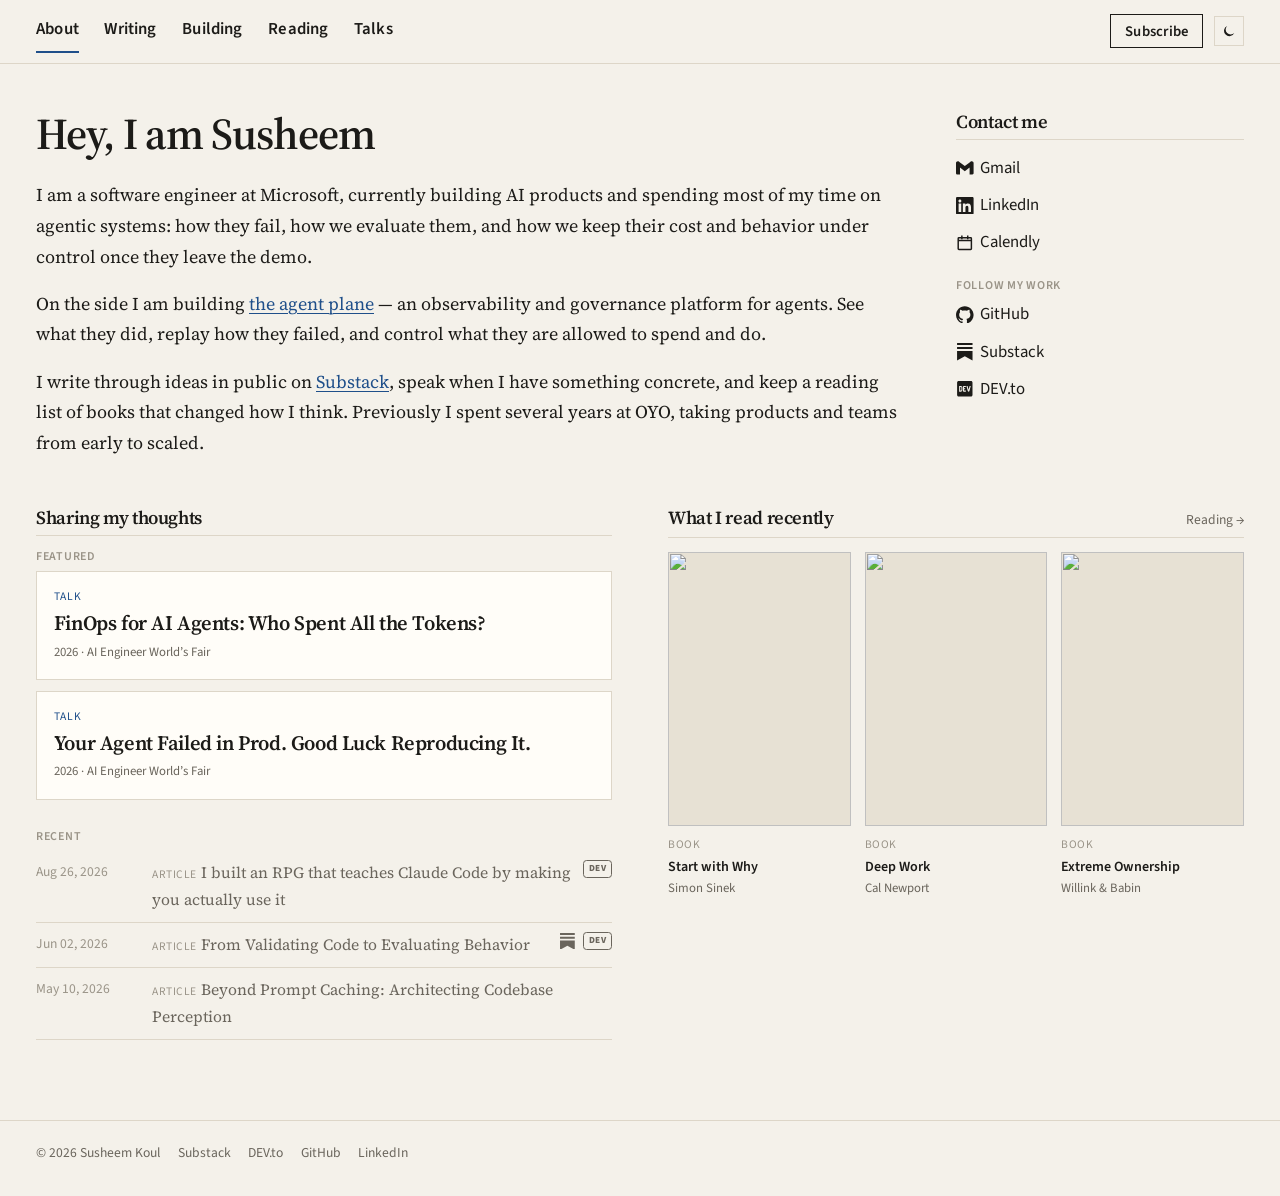
==== index.html @ aa44fc97 "Move claude-quest to Projects and surface the launch article on home Co-Authored-By: Claude Sonnet 5" ====
<!DOCTYPE html>
<html lang="en">
<head>
  <meta charset="utf-8">
  <meta name="viewport" content="width=device-width, initial-scale=1">
  <title>Susheem Koul</title>
  <script>
    (function () {
      try {
        var t = localStorage.getItem("theme");
        if (t !== "dark" && t !== "light") t = "light";
        document.documentElement.setAttribute("data-theme", t);
      } catch (e) {
        document.documentElement.setAttribute("data-theme", "light");
      }
    })();
  </script>
  <link rel="preconnect" href="https://fonts.googleapis.com">
  <link rel="preconnect" href="https://fonts.gstatic.com" crossorigin>
  <link href="https://fonts.googleapis.com/css2?family=Source+Sans+3:ital,wght@0,400;0,600;1,400&family=Source+Serif+4:ital,opsz,wght@0,8..60,400;0,8..60,600;1,8..60,400;1,8..60,600&display=swap" rel="stylesheet">
  <link rel="stylesheet" href="assets/css/site.css">
  <link rel="icon" href="assets/img/favicon.svg" type="image/svg+xml">
  <link rel="apple-touch-icon" href="assets/img/favicon.svg">
</head>
<body>
  <a class="skip" href="#main">Skip to content</a>
  <header class="site-header">
    <nav class="nav" aria-label="Primary">
      <a href="index.html" aria-current="page">About</a>
      <a href="writing.html">Writing</a>
      <a href="building.html">Building</a>
      <a href="reading.html">Reading</a>
      <a href="talks.html">Talks</a>
    </nav>
    <div class="header-actions">
      <a class="subscribe" href="https://susheemk.substack.com/">Subscribe</a>
      <button class="theme-toggle" type="button" aria-label="Toggle theme">
        <svg class="icon-moon" viewBox="0 0 24 24" aria-hidden="true"><path d="M21 14.3A8.5 8.5 0 1 1 9.7 3 7 7 0 0 0 21 14.3z"/></svg>
        <svg class="icon-sun" viewBox="0 0 24 24" aria-hidden="true"><circle cx="12" cy="12" r="4"/><path d="M12 3v2M12 19v2M4.2 4.2l1.4 1.4M18.4 18.4l1.4 1.4M3 12h2M19 12h2M4.2 19.8l1.4-1.4M18.4 5.6l1.4-1.4"/></svg>
      </button>
    </div>
  </header>

  <main id="main" class="wrap">
    <div class="home-top">
    <div class="home-intro">
      <h1>Hey, I am Susheem</h1>

      <div class="prose">
        <p>I am a software engineer at Microsoft, currently building AI products and spending most of my time on agentic systems: how they fail, how we evaluate them, and how we keep their cost and behavior under control once they leave the demo.</p>
        <p>On the side I am building <a href="https://github.com/theagentplane">the agent plane</a> — an observability and governance platform for agents. See what they did, replay how they failed, and control what they are allowed to spend and do.</p>
        <p>I write through ideas in public on <a href="https://susheemk.substack.com/">Substack</a>, speak when I have something concrete, and keep a reading list of books that changed how I think. Previously I spent several years at OYO, taking products and teams from early to scaled.</p>
      </div>
    </div>

    <section class="home-contact" aria-labelledby="contact-h">
      <div class="section-head">
        <h2 id="contact-h">Contact me</h2>
      </div>
      <p class="contact-links">
        <a href="mailto:susheemkoul97@gmail.com">
          <svg viewBox="0 0 24 24" aria-hidden="true"><path d="M24 5.457v13.909c0 .904-.732 1.636-1.636 1.636h-3.819V11.73L12 16.64l-6.545-4.91v9.273H1.636A1.636 1.636 0 0 1 0 19.366V5.457c0-2.023 2.309-3.178 3.927-1.964L5.455 4.64 12 9.548l6.545-4.91 1.528-1.145C21.69 2.28 24 3.434 24 5.457z"/></svg>
          Gmail
        </a>
        <a href="https://linkedin.com/in/susheemkoul">
          <svg viewBox="0 0 24 24" aria-hidden="true"><path d="M20.447 20.452h-3.554v-5.569c0-1.328-.027-3.037-1.852-3.037-1.853 0-2.136 1.445-2.136 2.939v5.667H9.351V9h3.414v1.561h.046c.477-.9 1.637-1.85 3.37-1.85 3.601 0 4.267 2.37 4.267 5.455v6.286zM5.337 7.433c-1.144 0-2.063-.926-2.063-2.065 0-1.138.92-2.063 2.063-2.063 1.14 0 2.064.925 2.064 2.063 0 1.139-.925 2.065-2.064 2.065zm1.782 13.019H3.555V9h3.564v11.452zM22.225 0H1.771C.792 0 0 .774 0 1.729v20.542C0 23.227.792 24 1.771 24h20.451C23.2 24 24 23.227 24 22.271V1.729C24 .774 23.2 0 22.222 0h.003z"/></svg>
          LinkedIn
        </a>
        <a href="https://calendly.com/susheemkoul97/connect">
          <svg viewBox="0 0 24 24" aria-hidden="true"><path d="M7 2h2v2h6V2h2v2h3a2 2 0 0 1 2 2v14a2 2 0 0 1-2 2H4a2 2 0 0 1-2-2V6a2 2 0 0 1 2-2h3V2zm13 8H4v10h16V10zM7 6H4v2h16V6h-3v1h-2V6H9v1H7V6z"/></svg>
          Calendly
        </a>
      </p>
      <h3 class="subhead">Follow my work</h3>
      <p class="contact-links">
        <a href="https://github.com/susheem-k">
          <svg viewBox="0 0 24 24" aria-hidden="true"><path d="M12 .297c-6.63 0-12 5.373-12 12 0 5.303 3.438 9.8 8.205 11.385.6.113.82-.258.82-.577 0-.285-.01-1.04-.015-2.04-3.338.724-4.042-1.61-4.042-1.61C4.422 18.07 3.633 17.7 3.633 17.7c-1.087-.744.084-.729.084-.729 1.205.084 1.838 1.236 1.838 1.236 1.07 1.835 2.809 1.305 3.495.998.108-.776.417-1.305.76-1.605-2.665-.3-5.466-1.332-5.466-5.93 0-1.31.465-2.38 1.235-3.22-.135-.303-.54-1.523.105-3.176 0 0 1.005-.322 3.3 1.23.96-.267 1.98-.399 3-.405 1.02.006 2.04.138 3 .405 2.28-1.552 3.285-1.23 3.285-1.23.645 1.653.24 2.873.12 3.176.765.84 1.23 1.91 1.23 3.22 0 4.61-2.805 5.625-5.475 5.92.42.36.81 1.096.81 2.22 0 1.606-.015 2.896-.015 3.286 0 .315.21.69.825.57C20.565 22.092 24 17.592 24 12.297c0-6.627-5.373-12-12-12"/></svg>
          GitHub
        </a>
        <a href="https://susheemk.substack.com/">
          <svg viewBox="0 0 24 24" aria-hidden="true"><path d="M22.539 8.242H1.46V5.406h21.08v2.836zM1.46 10.812V24L12 18.11 22.54 24V10.812H1.46zM22.54 0H1.46v2.836h21.08V0z"/></svg>
          Substack
        </a>
        <a href="https://dev.to/susheem-k">
          <svg viewBox="0 0 448 512" aria-hidden="true"><path fill-rule="evenodd" d="M404.1 32H43.9C19.7 32 .06 51.59 0 75.8v360.4C.06 460.41 19.7 480 43.9 480h360.2c24.21 0 43.84-19.59 43.9-43.8V75.8c-.06-24.21-19.7-43.8-43.9-43.8zM154.2 291.19c0 18.81-11.61 47.31-48.36 47.25h-46.4V172.98h47.38c35.44 0 47.36 28.46 47.37 47.28l.01 70.93zM120.12 208.29c-3.88-2.9-7.77-4.35-11.65-4.35H91.03v104.47h17.45c3.88 0 7.77-1.45 11.65-4.35 3.88-2.9 5.82-7.25 5.82-13.06v-69.65c-.01-5.8-1.96-10.16-5.83-13.06zM254.88 202.53H201.6v38.42h32.57v29.57H201.6v38.41h53.29v29.57h-62.18c-11.16.29-20.44-8.53-20.72-19.69V193.7c-.27-11.15 8.56-20.41 19.71-20.69h63.19l-.01 29.52zM358.52 317.82c-13.2 30.75-36.85 24.63-47.44 0l-38.53-144.8h32.57l29.71 113.72 29.57-113.72h32.58l-38.46 144.8z"/></svg>
          DEV.to
        </a>
      </p>
    </section>
    </div>

    <div class="home-cols">
      <section class="section" aria-labelledby="thoughts-h">
        <div class="section-head">
          <h2 id="thoughts-h">Sharing my thoughts</h2>
        </div>
        <h3 class="subhead">Featured</h3>
        <div class="thought-stars">
          <article>
            <p class="kind">Talk</p>
            <h3><a href="https://www.youtube.com/watch?v=GJX19pNhmSw">FinOps for AI Agents: Who Spent All the Tokens?</a></h3>
            <p class="where">2026 · AI Engineer World’s Fair</p>
          </article>
          <article>
            <p class="kind">Talk</p>
            <h3><a href="https://www.youtube.com/watch?v=Lc8zRh9muoY">Your Agent Failed in Prod. Good Luck Reproducing It.</a></h3>
            <p class="where">2026 · AI Engineer World’s Fair</p>
          </article>
        </div>
        <h3 class="subhead">Recent</h3>
        <ul class="feed thought-recent">
          <li>
            <time datetime="2026-08-26">Aug 26, 2026</time>
            <span class="feed-main">
              <span class="kind">Article</span>
              <a class="feed-title" href="https://dev.to/susheem-k/i-built-an-rpg-that-teaches-claude-code-by-making-you-actually-use-it-mlg">I built an RPG that teaches Claude Code by making you actually use it</a>
            </span>
            <span class="sources">
              <a class="source source-dev" href="https://dev.to/susheem-k/i-built-an-rpg-that-teaches-claude-code-by-making-you-actually-use-it-mlg" title="DEV.to" aria-label="Read on DEV.to">DEV</a>
            </span>
          </li>
          <li>
            <time datetime="2026-06-02">Jun 02, 2026</time>
            <span class="feed-main">
              <span class="kind">Article</span>
              <a class="feed-title" href="https://susheemk.substack.com/p/from-validating-code-to-evaluating">From Validating Code to Evaluating Behavior</a>
            </span>
            <span class="sources">
              <a class="source" href="https://susheemk.substack.com/p/from-validating-code-to-evaluating" title="Substack" aria-label="Read on Substack"><svg viewBox="0 0 24 24" aria-hidden="true"><path d="M22.539 8.242H1.46V5.406h21.08v2.836zM1.46 10.812V24L12 18.11 22.54 24V10.812H1.46zM22.54 0H1.46v2.836h21.08V0z"/></svg></a>
              <a class="source source-dev" href="https://dev.to/susheem-k/from-validating-code-to-evaluating-behavior-rethinking-testing-for-ai-agents-315g" title="DEV.to" aria-label="Read on DEV.to">DEV</a>
            </span>
          </li>
          <li>
            <time datetime="2026-05-10">May 10, 2026</time>
            <span class="feed-main">
              <span class="kind">Article</span>
              <a href="https://susheemk.substack.com/p/beyond-prompt-caching-architecting">Beyond Prompt Caching: Architecting Codebase Perception</a>
            </span>
          </li>
        </ul>
      </section>

      <section class="section" aria-labelledby="reading-h">
        <div class="section-head">
          <h2 id="reading-h">What I read recently</h2>
          <a href="reading.html">Reading →</a>
        </div>
        <div class="now-read">
          <a class="book" href="reading.html">
            <div class="cover"><img data-cover src="https://covers.openlibrary.org/b/id/6395237-L.jpg" alt=""></div>
            <p class="kind">Book</p>
            <div class="title">Start with Why</div>
            <div class="author">Simon Sinek</div>
          </a>
          <a class="book" href="reading.html">
            <div class="cover"><img data-cover src="https://covers.openlibrary.org/b/id/7988607-L.jpg" alt=""></div>
            <p class="kind">Book</p>
            <div class="title">Deep Work</div>
            <div class="author">Cal Newport</div>
          </a>
          <a class="book" href="reading.html">
            <div class="cover"><img data-cover src="https://covers.openlibrary.org/b/id/12835042-L.jpg" alt=""></div>
            <p class="kind">Book</p>
            <div class="title">Extreme Ownership</div>
            <div class="author">Willink &amp; Babin</div>
          </a>
        </div>
      </section>
    </div>
  </main>

  <footer>
    <span>© 2026 Susheem Koul</span>
    <a href="https://susheemk.substack.com/">Substack</a>
    <a href="https://dev.to/susheem-k">DEV.to</a>
    <a href="https://github.com/susheem-k">GitHub</a>
    <a href="https://linkedin.com/in/susheemkoul">LinkedIn</a>
  </footer>
  <script src="assets/js/site.js"></script>
</body>
</html>
---- assets/css/site.css ----
:root {
  --font-serif: "Source Serif 4", "Iowan Old Style", "Palatino Linotype", Palatino, serif;
  --font-sans: "Source Sans 3", "Segoe UI", system-ui, sans-serif;
  --page: 90rem;
  --gutter: 2.25rem;
  --header-h: 3.6rem;
}

:root,
[data-theme="light"] {
  --bg: #f4f1ea;
  --bg-raised: #fffdf8;
  --text: #1c1b18;
  --muted: #6a655c;
  --faint: #9a9488;
  --stroke: #ddd6c8;
  --accent: #1f4f8a;
  --accent-hover: #163a68;
  --link: #1f4f8a;
  --chip: #ebe6dc;
  --cover-bg: #e7e1d4;
}

[data-theme="dark"] {
  --bg: #141413;
  --bg-raised: #1c1c1a;
  --text: #ece7dc;
  --muted: #9c968a;
  --faint: #6f6a61;
  --stroke: #2c2b28;
  --accent: #8bb6e3;
  --accent-hover: #b3d0ef;
  --link: #8bb6e3;
  --chip: #242320;
  --cover-bg: #242320;
}

* { box-sizing: border-box; }

html {
  color-scheme: light dark;
}

body {
  margin: 0;
  min-height: 100vh;
  background: var(--bg);
  color: var(--text);
  font-family: var(--font-serif);
  font-size: 1.125rem;
  line-height: 1.7;
  font-optical-sizing: auto;
}

img { max-width: 100%; display: block; }

a {
  color: var(--link);
  text-decoration-thickness: 1px;
  text-underline-offset: 0.18em;
}

a:hover { color: var(--accent-hover); }

.skip {
  position: absolute;
  left: -999px;
}

.skip:focus {
  left: 1rem;
  top: 1rem;
  background: var(--bg-raised);
  padding: 0.4rem 0.7rem;
  z-index: 10;
}

/* Header */

.site-header {
  position: sticky;
  top: 0;
  z-index: 5;
  display: flex;
  align-items: center;
  gap: 1.25rem;
  min-height: var(--header-h);
  padding: 0.6rem max(var(--gutter), calc((100% - var(--page)) / 2));
  background: var(--bg);
  border-bottom: 1px solid var(--stroke);
  font-family: var(--font-sans);
}

.nav {
  display: flex;
  flex-wrap: wrap;
  align-items: center;
  gap: 0.15rem 1.6rem;
  flex: 1;
}

.nav a {
  color: var(--text);
  text-decoration: none;
  font-size: 1.05rem;
  font-weight: 600;
  letter-spacing: 0.01em;
  padding: 0.35rem 0 0.45rem;
  border-bottom: 2px solid transparent;
}

.nav a:hover {
  color: var(--accent);
}

.nav a[aria-current="page"] {
  color: var(--text);
  border-bottom-color: var(--accent);
}

.subnav {
  display: flex;
  flex-wrap: wrap;
  gap: 0.2rem 1.4rem;
  margin: 0 0 1.6rem;
  border-bottom: 1px solid var(--stroke);
  font-family: var(--font-sans);
}

.subnav a {
  color: var(--muted);
  text-decoration: none;
  font-size: 0.95rem;
  font-weight: 600;
  padding: 0.2rem 0 0.55rem;
  margin-bottom: -1px;
  border-bottom: 2px solid transparent;
}

.subnav a:hover { color: var(--text); }

.subnav a[aria-current="page"] {
  color: var(--text);
  border-bottom-color: var(--accent);
}

.header-actions {
  display: flex;
  align-items: center;
  gap: 0.65rem;
  margin-left: auto;
}

.subscribe {
  display: inline-flex;
  align-items: center;
  height: 2.1rem;
  padding: 0 0.85rem;
  border: 1px solid var(--text);
  color: var(--text);
  text-decoration: none;
  font-size: 0.92rem;
  font-weight: 600;
  letter-spacing: 0.02em;
}

.subscribe:hover {
  background: var(--text);
  color: var(--bg);
}

.theme-toggle {
  width: 1.9rem;
  height: 1.9rem;
  padding: 0;
  border: 1px solid var(--stroke);
  background: transparent;
  color: var(--text);
  cursor: pointer;
  display: grid;
  place-items: center;
}

.theme-toggle svg {
  width: 0.95rem;
  height: 0.95rem;
  fill: none;
  stroke: currentColor;
  stroke-width: 1.6;
}

.theme-toggle .icon-moon {
  fill: currentColor;
  stroke: none;
}

[data-theme="light"] .icon-sun { display: none; }
[data-theme="dark"] .icon-moon { display: none; }

.visually-hidden {
  position: absolute;
  width: 1px;
  height: 1px;
  padding: 0;
  margin: -1px;
  overflow: hidden;
  clip: rect(0, 0, 0, 0);
  white-space: nowrap;
  border: 0;
}

/* Layout */

.wrap {
  width: min(var(--page), calc(100% - 2 * var(--gutter)));
  margin: 0 auto;
  padding: 2.75rem 0 5rem;
}

.wrap:has(.subnav) {
  padding-top: 0.35rem;
}

.wrap.wide {
  width: min(var(--page), calc(100% - 2 * var(--gutter)));
}

.home-top {
  display: grid;
  grid-template-columns: minmax(0, 1fr) minmax(13rem, 18rem);
  gap: 3.5rem;
  align-items: start;
}

.home-intro {
  min-width: 0;
}

.home-contact {
  min-width: 0;
  margin-top: 0.2rem;
}

.home-contact .subhead {
  margin-top: 1.35rem;
}

.contact-links {
  display: flex;
  flex-direction: column;
  align-items: flex-start;
  gap: 0.55rem;
  margin: 0;
  font-family: var(--font-sans);
  font-size: 1.05rem;
}

.contact-links a {
  display: inline-flex;
  align-items: center;
  gap: 0.4rem;
  color: var(--text);
  text-decoration: none;
}

.contact-links a:hover {
  color: var(--accent);
}

.contact-links svg {
  width: 1.1rem;
  height: 1.1rem;
  fill: currentColor;
  flex-shrink: 0;
}

.home-cols {
  display: grid;
  grid-template-columns: minmax(0, 1fr) minmax(0, 1fr);
  gap: 3.5rem;
  margin-top: 3rem;
}

.home-cols .section {
  margin-top: 0;
}

.home-cols .now-read {
  grid-template-columns: repeat(3, minmax(0, 1fr));
  gap: 1rem 0.85rem;
}

h1, h2, h3 {
  font-weight: 600;
  letter-spacing: -0.02em;
  line-height: 1.2;
}

h1 {
  font-size: clamp(2rem, 4vw, 2.75rem);
  margin: 0 0 1.25rem;
}

.prose p { margin: 0 0 1.05rem; }
.prose p:last-child { margin-bottom: 0; }

.section {
  margin-top: 2.75rem;
}

.section-head {
  display: flex;
  align-items: baseline;
  justify-content: space-between;
  gap: 1rem;
  margin-bottom: 0.85rem;
  border-bottom: 1px solid var(--stroke);
  padding-bottom: 0.4rem;
}

.section-head h2 {
  font-size: 1.15rem;
  margin: 0;
}

.section-head a {
  font-family: var(--font-sans);
  font-size: 0.85rem;
  color: var(--muted);
  text-decoration: none;
}

.subhead {
  font-family: var(--font-sans);
  font-size: 0.75rem;
  font-weight: 600;
  letter-spacing: 0.06em;
  text-transform: uppercase;
  color: var(--faint);
  margin: 1.15rem 0 0.45rem;
}

.section-head + .subhead {
  margin-top: 0.35rem;
}

.thought-stars {
  display: flex;
  flex-direction: column;
  gap: 0.65rem;
  margin: 0 0 1.85rem;
}

.thought-stars article {
  padding: 0.95rem 1.05rem 1rem;
  background: var(--bg-raised);
  border: 1px solid var(--stroke);
}

.thought-stars h3 {
  margin: 0;
  font-size: 1.28rem;
  line-height: 1.3;
}

.thought-stars h3 a {
  color: var(--text);
  text-decoration: none;
}

.thought-stars h3 a:hover { color: var(--accent); }

.thought-stars .where {
  margin: 0.3rem 0 0;
  font-family: var(--font-sans);
  font-size: 0.8rem;
  color: var(--muted);
}

.thought-stars .kind {
  color: var(--accent);
}

.thought-recent {
  font-size: 0.98rem;
}

.thought-recent li {
  padding: 0.4rem 0;
}

.thought-recent .feed-title,
.thought-recent .feed-main a {
  color: var(--muted);
}

.thought-recent .feed-main a:hover {
  color: var(--accent);
}

.lede {
  color: var(--muted);
  margin: 0 0 1.25rem;
  font-size: 1.05rem;
}

.empty {
  margin: 2rem 0 0;
  padding: 2.75rem 1.5rem;
  border: 1px solid var(--stroke);
  color: var(--muted);
  text-align: center;
  font-size: 1.05rem;
}

/* Lists */

.feed {
  list-style: none;
  margin: 0;
  padding: 0;
}

.feed li {
  display: grid;
  grid-template-columns: 6.5rem minmax(0, 1fr) auto;
  align-items: start;
  gap: 0.75rem;
  padding: 0.55rem 0;
  border-bottom: 1px solid var(--stroke);
}

.feed time,
.feed .meta {
  font-family: var(--font-sans);
  font-size: 0.85rem;
  color: var(--faint);
}

.feed li > a { color: var(--text); text-decoration: none; }
.feed li > a:hover { color: var(--accent); }

.feed-main {
  min-width: 0;
}

.feed-main a {
  color: var(--text);
  text-decoration: none;
}

.feed-main a:hover { color: var(--accent); }

.feed-title {
  min-width: 0;
}

.sources {
  display: flex;
  align-items: center;
  gap: 0.4rem;
}

.source {
  display: inline-flex;
  align-items: center;
  justify-content: center;
  color: var(--muted);
  text-decoration: none;
  width: 1.15rem;
  height: 1.15rem;
}

.source:hover { color: var(--accent); }

.source svg {
  width: 1.05rem;
  height: 1.05rem;
  display: block;
  fill: currentColor;
}

.source-dev {
  width: auto;
  height: 1.15rem;
  padding: 0 0.3rem;
  border: 1.5px solid currentColor;
  border-radius: 0.22rem;
  font-family: var(--font-sans);
  font-size: 0.58rem;
  font-weight: 800;
  letter-spacing: 0.04em;
  line-height: 1;
}

/* Experiments */

.experiment {
  padding: 1.15rem 0;
  border-bottom: 1px solid var(--stroke);
}

.experiment.star {
  padding: 0.35rem 0 1.7rem;
}

.experiment.star h2 {
  margin: 0 0 0.45rem;
  font-size: 1.85rem;
  font-weight: 600;
  letter-spacing: -0.02em;
}

.experiment.star h2 a { color: var(--text); text-decoration: none; }
.experiment.star h2 a:hover { color: var(--accent); }

.experiment.star p {
  font-size: 1.08rem;
  max-width: 40rem;
}

.experiment h3 {
  margin: 0 0 0.25rem;
  font-size: 1.2rem;
}

.experiment h3 a { color: var(--text); text-decoration: none; }
.experiment h3 a:hover { color: var(--accent); }

.experiment .status {
  font-family: var(--font-sans);
  font-size: 0.75rem;
  color: var(--faint);
  letter-spacing: 0.04em;
  text-transform: uppercase;
  margin-bottom: 0.35rem;
}

.experiment p {
  margin: 0 0 0.5rem;
  color: var(--muted);
}

.experiment .more {
  font-family: var(--font-sans);
  font-size: 0.85rem;
}

/* Reading */

.now-read {
  display: grid;
  grid-template-columns: repeat(3, minmax(0, 1fr));
  gap: 1.5rem 1.25rem;
}

.kind {
  font-family: var(--font-sans);
  font-size: 0.72rem;
  letter-spacing: 0.05em;
  text-transform: uppercase;
  color: var(--faint);
  margin: 0 0 0.2rem;
}

.rec-grid,
.cover-grid {
  display: grid;
  gap: 1.5rem 1.25rem;
}

.rec-grid {
  grid-template-columns: repeat(5, minmax(0, 1fr));
  margin-bottom: 0.25rem;
}

.cover-grid {
  grid-template-columns: repeat(6, minmax(0, 1fr));
}

.book {
  color: inherit;
  text-decoration: none;
  min-width: 0;
}

.book:hover { color: inherit; }

.cover {
  aspect-ratio: 2 / 3;
  background: var(--cover-bg);
  overflow: hidden;
  margin-bottom: 0.55rem;
}

.cover img {
  width: 100%;
  height: 100%;
  object-fit: cover;
}

.cover.fallback {
  display: grid;
  place-items: center;
  padding: 0.75rem;
  text-align: center;
  font-family: var(--font-sans);
  font-size: 0.78rem;
  color: var(--muted);
}

.cover.fallback img { display: none; }

.book .title {
  font-family: var(--font-sans);
  font-size: 0.88rem;
  line-height: 1.3;
  font-weight: 600;
  color: var(--text);
}

.book .author {
  font-family: var(--font-sans);
  font-size: 0.8rem;
  color: var(--muted);
  margin-top: 0.15rem;
}

.book .why {
  font-size: 0.92rem;
  color: var(--muted);
  margin-top: 0.35rem;
  line-height: 1.45;
}

.paper-list {
  list-style: none;
  margin: 0;
  padding: 0;
}

.paper-list li {
  padding: 0.85rem 0;
  border-bottom: 1px solid var(--stroke);
}

.paper-list h3 {
  font-size: 1.02rem;
  margin: 0 0 0.2rem;
}

.paper-list p {
  margin: 0;
  color: var(--muted);
  font-size: 0.98rem;
}

.note-item {
  padding: 0.9rem 0;
  border-bottom: 1px solid var(--stroke);
}

.note-item .meta {
  font-family: var(--font-sans);
  font-size: 0.78rem;
  color: var(--faint);
  margin-bottom: 0.2rem;
}

.note-item h3 {
  font-size: 1.05rem;
  margin: 0 0 0.25rem;
  font-weight: 600;
}

.note-item p {
  margin: 0;
  color: var(--muted);
  font-size: 1rem;
}

.talk {
  padding: 1rem 0;
  border-bottom: 1px solid var(--stroke);
}

.talk h3 { margin: 0 0 0.2rem; font-size: 1.15rem; }
.talk .where {
  font-family: var(--font-sans);
  font-size: 0.85rem;
  color: var(--faint);
  margin-bottom: 0.35rem;
}
.talk p { margin: 0; color: var(--muted); }
.talk p + p { margin-top: 0.5rem; }
.talk .more {
  font-family: var(--font-sans);
  font-size: 0.85rem;
}

footer {
  border-top: 1px solid var(--stroke);
  padding: 1.25rem max(var(--gutter), calc((100% - var(--page)) / 2)) 2rem;
  font-family: var(--font-sans);
  font-size: 0.85rem;
  color: var(--muted);
  display: flex;
  flex-wrap: wrap;
  gap: 0.4rem 1.1rem;
}

footer a { color: var(--muted); text-decoration: none; }
footer a:hover { color: var(--text); }

@media (max-width: 1100px) {
  .cover-grid { grid-template-columns: repeat(4, minmax(0, 1fr)); }
}

@media (max-width: 900px) {
  .home-top,
  .home-cols { grid-template-columns: 1fr; gap: 2.25rem; }
  .contact-links {
    flex-direction: row;
    flex-wrap: wrap;
    gap: 0.45rem 1.25rem;
  }
  .rec-grid { grid-template-columns: repeat(3, minmax(0, 1fr)); }
  .cover-grid { grid-template-columns: repeat(3, minmax(0, 1fr)); }
}

@media (max-width: 720px) {
  .site-header {
    flex-wrap: wrap;
    padding: 0.7rem var(--gutter);
  }
  .nav { order: 3; flex-basis: 100%; }
  .wrap, .wrap.wide { width: calc(100% - 2 * var(--gutter)); padding-top: 2rem; }
  .wrap:has(.subnav) { padding-top: 0.25rem; }
  footer { padding-inline: var(--gutter); }
  .feed li {
    grid-template-columns: minmax(0, 1fr) auto;
    align-items: start;
  }
  .feed time { grid-column: 1; }
  .feed li > a,
  .feed-title { grid-column: 1; }
  .sources { grid-column: 2; grid-row: 1 / span 2; align-self: center; }
  .rec-grid, .cover-grid { grid-template-columns: repeat(2, minmax(0, 1fr)); }
}

@media (max-width: 420px) {
  .rec-grid, .cover-grid { grid-template-columns: 1fr 1fr; }
}
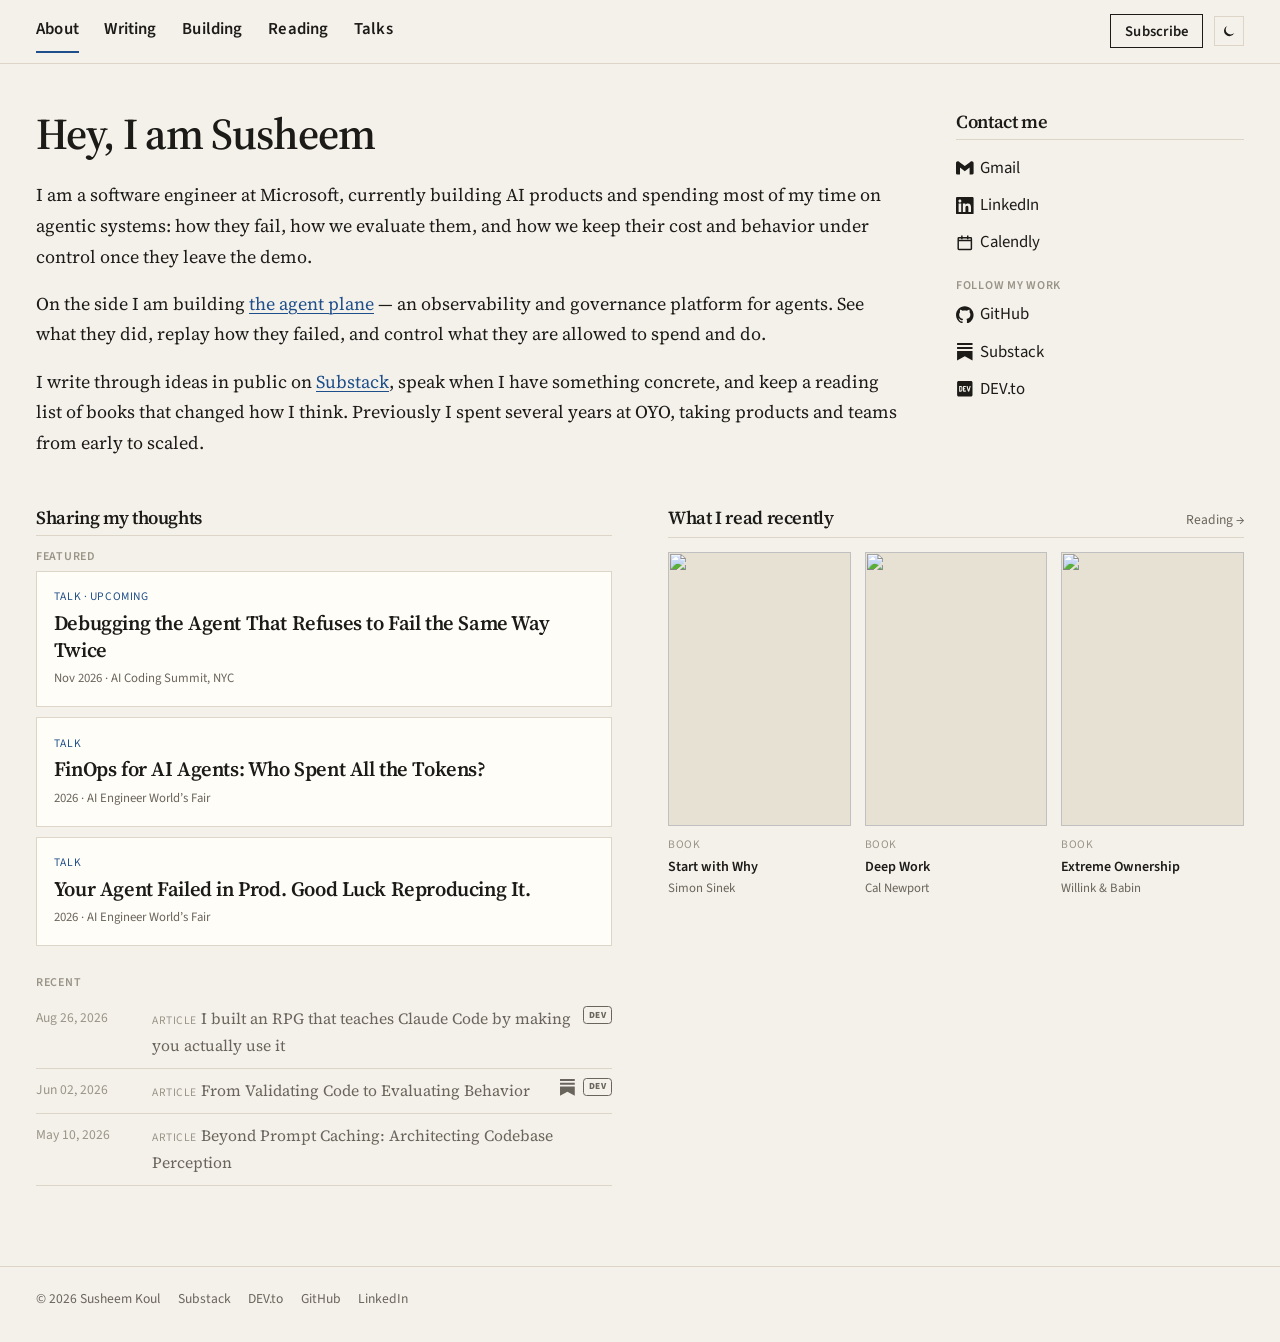
==== commit ea6a6798: "Feature the AI Coding Summit NYC talk as upcoming on home and Talks Co-Authored-By: Claude Sonnet 5 " ====
--- a/index.html
+++ b/index.html
@@ -97,6 +97,11 @@
         <h3 class="subhead">Featured</h3>
         <div class="thought-stars">
           <article>
+            <p class="kind">Talk · Upcoming</p>
+            <h3><a href="https://aicodingsummit.com/nyc/#person-susheem-koul">Debugging the Agent That Refuses to Fail the Same Way Twice</a></h3>
+            <p class="where">Nov 2026 · AI Coding Summit, NYC</p>
+          </article>
+          <article>
             <p class="kind">Talk</p>
             <h3><a href="https://www.youtube.com/watch?v=GJX19pNhmSw">FinOps for AI Agents: Who Spent All the Tokens?</a></h3>
             <p class="where">2026 · AI Engineer World’s Fair</p>
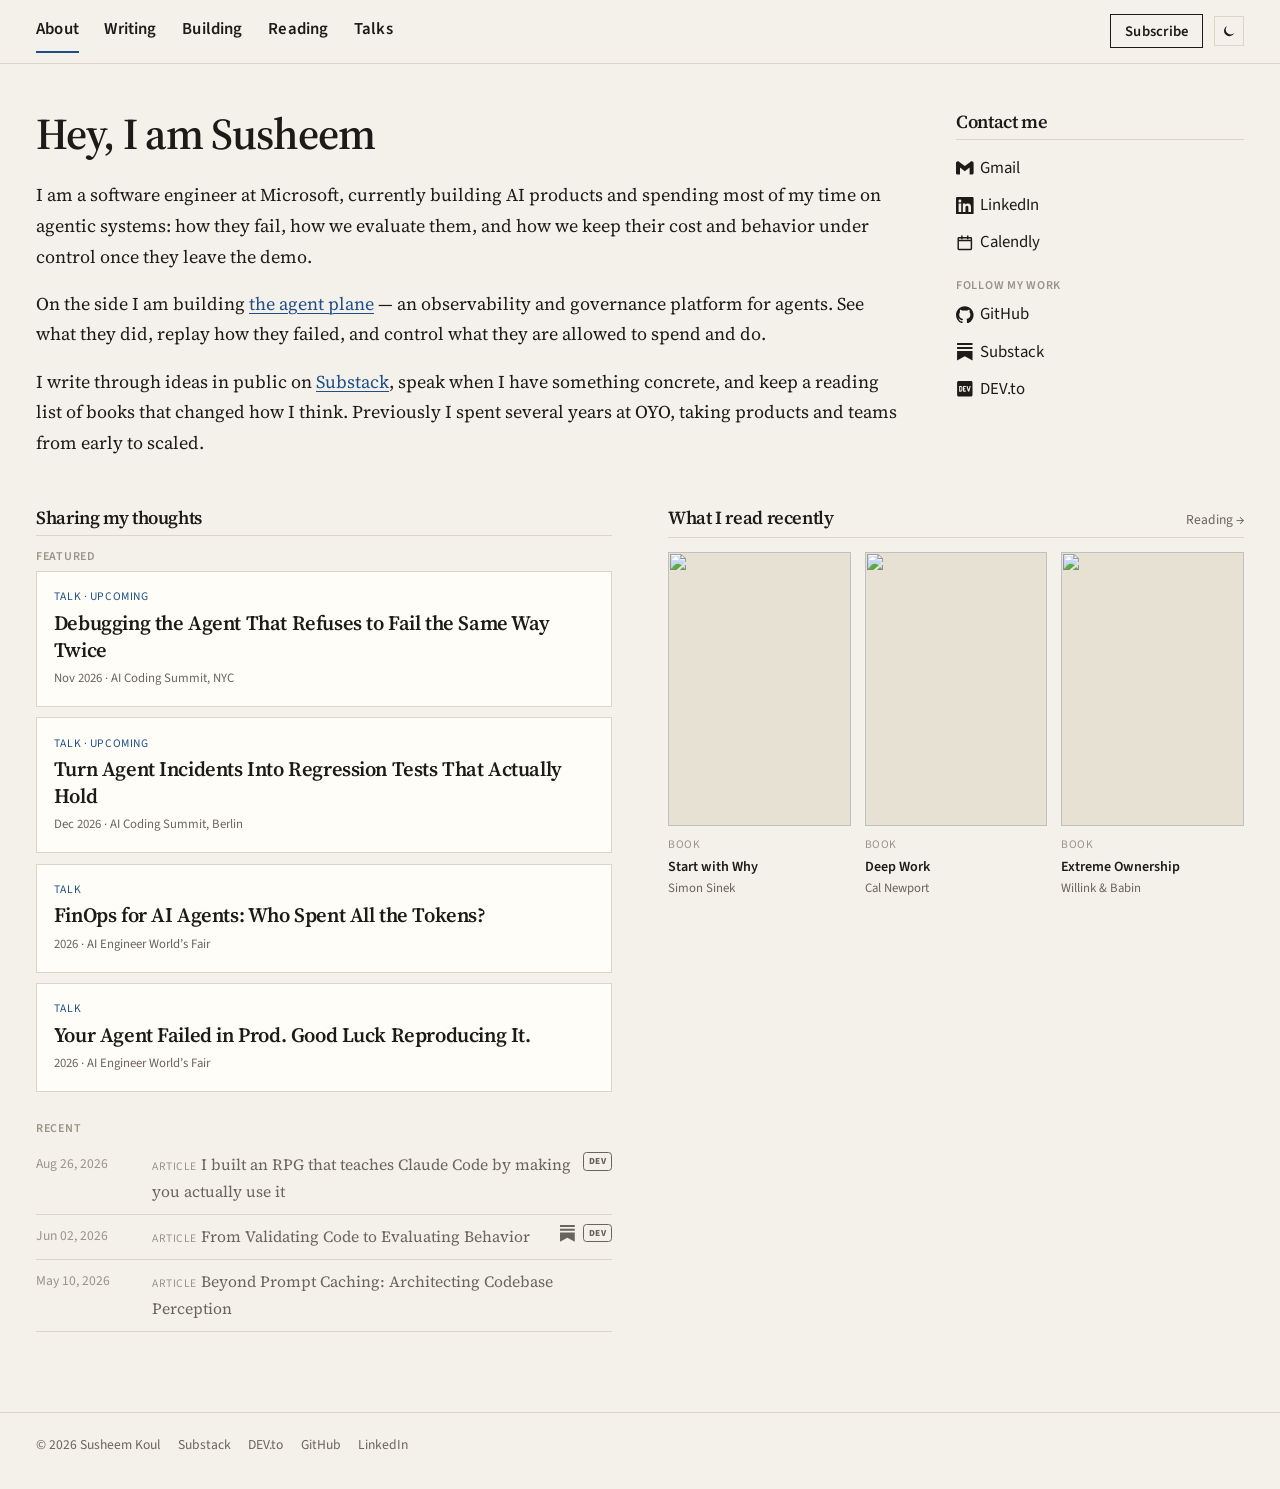
==== commit b383168b: "Add GitNation AI Coding Summit NYC and Berlin talks as upcoming Co-Authored-By: Claude Sonnet 5.5 <n" ====
--- a/index.html
+++ b/index.html
@@ -102,6 +102,11 @@
             <p class="where">Nov 2026 · AI Coding Summit, NYC</p>
           </article>
           <article>
+            <p class="kind">Talk · Upcoming</p>
+            <h3><a href="https://gitnation.com/events/ai-coding-summit-berlin">Turn Agent Incidents Into Regression Tests That Actually Hold</a></h3>
+            <p class="where">Dec 2026 · AI Coding Summit, Berlin</p>
+          </article>
+          <article>
             <p class="kind">Talk</p>
             <h3><a href="https://www.youtube.com/watch?v=GJX19pNhmSw">FinOps for AI Agents: Who Spent All the Tokens?</a></h3>
             <p class="where">2026 · AI Engineer World’s Fair</p>
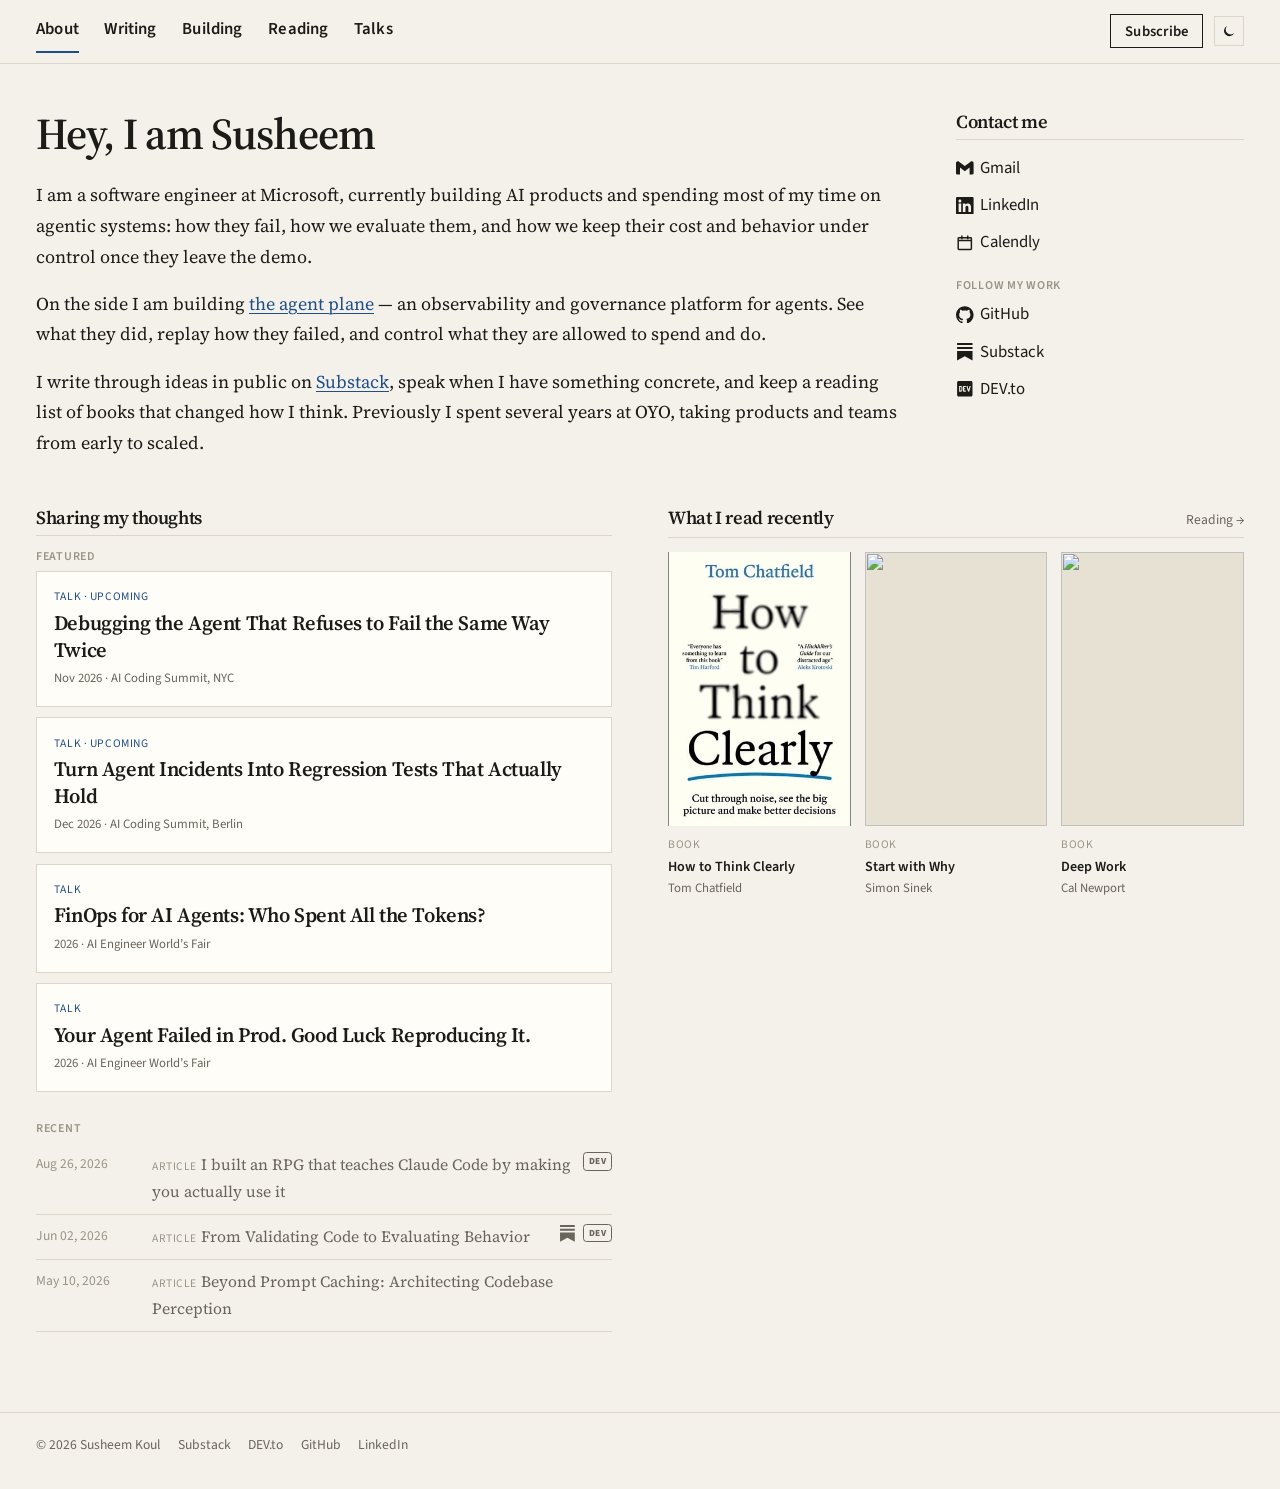
==== commit 93017fb8: "Show How to Think Clearly in home page recent reads, replacing Extreme Ownership Co-Authored-By: Cla" ====
--- a/index.html
+++ b/index.html
@@ -157,6 +157,12 @@
         </div>
         <div class="now-read">
           <a class="book" href="reading.html">
+            <div class="cover"><img data-cover src="assets/img/how-to-think-clearly.jpg" alt=""></div>
+            <p class="kind">Book</p>
+            <div class="title">How to Think Clearly</div>
+            <div class="author">Tom Chatfield</div>
+          </a>
+          <a class="book" href="reading.html">
             <div class="cover"><img data-cover src="https://covers.openlibrary.org/b/id/6395237-L.jpg" alt=""></div>
             <p class="kind">Book</p>
             <div class="title">Start with Why</div>
@@ -167,12 +173,6 @@
             <p class="kind">Book</p>
             <div class="title">Deep Work</div>
             <div class="author">Cal Newport</div>
-          </a>
-          <a class="book" href="reading.html">
-            <div class="cover"><img data-cover src="https://covers.openlibrary.org/b/id/12835042-L.jpg" alt=""></div>
-            <p class="kind">Book</p>
-            <div class="title">Extreme Ownership</div>
-            <div class="author">Willink &amp; Babin</div>
           </a>
         </div>
       </section>
--- a/assets/css/site.css
+++ b/assets/css/site.css
@@ -518,6 +518,16 @@
   font-size: 1.08rem;
   max-width: 40rem;
 }
+
+.experiment .subprojects {
+  margin: 1.1rem 0 0.9rem;
+  padding-left: 1rem;
+  border-left: 2px solid var(--stroke);
+}
+
+.experiment .sub + .sub { margin-top: 1rem; }
+
+.experiment.star .subprojects p { font-size: 1rem; }
 
 .experiment h3 {
   margin: 0 0 0.25rem;
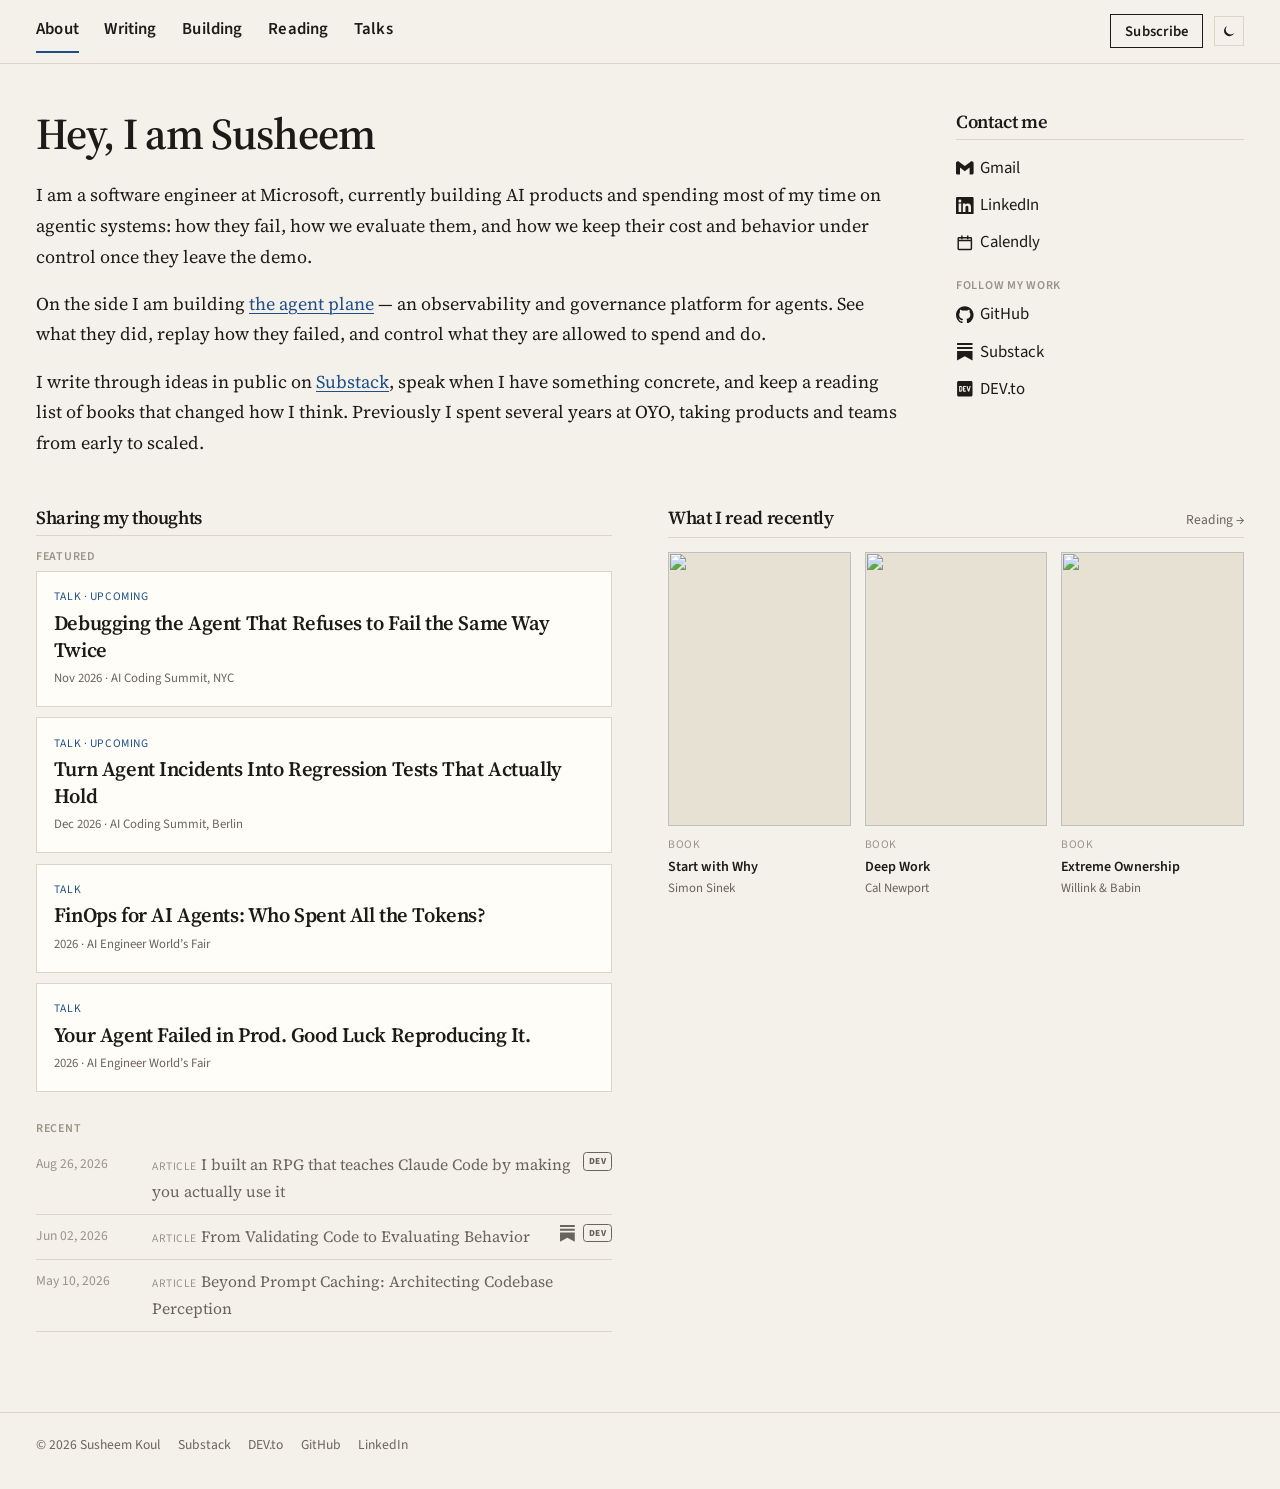
==== commit 69d6222f: "Add To read lists, IEEE article, and repo skills for site updates Co-Authored-By: Claude Sonnet 5.5 " ====
--- a/index.html
+++ b/index.html
@@ -157,12 +157,6 @@
         </div>
         <div class="now-read">
           <a class="book" href="reading.html">
-            <div class="cover"><img data-cover src="assets/img/how-to-think-clearly.jpg" alt=""></div>
-            <p class="kind">Book</p>
-            <div class="title">How to Think Clearly</div>
-            <div class="author">Tom Chatfield</div>
-          </a>
-          <a class="book" href="reading.html">
             <div class="cover"><img data-cover src="https://covers.openlibrary.org/b/id/6395237-L.jpg" alt=""></div>
             <p class="kind">Book</p>
             <div class="title">Start with Why</div>
@@ -173,6 +167,12 @@
             <p class="kind">Book</p>
             <div class="title">Deep Work</div>
             <div class="author">Cal Newport</div>
+          </a>
+          <a class="book" href="reading.html">
+            <div class="cover"><img data-cover src="https://covers.openlibrary.org/b/id/12835042-L.jpg" alt=""></div>
+            <p class="kind">Book</p>
+            <div class="title">Extreme Ownership</div>
+            <div class="author">Willink &amp; Babin</div>
           </a>
         </div>
       </section>
--- a/assets/css/site.css
+++ b/assets/css/site.css
@@ -411,6 +411,12 @@
   color: var(--muted);
   text-align: center;
   font-size: 1.05rem;
+}
+
+.empty.compact {
+  margin: 0.5rem 0 1.5rem;
+  padding: 1rem 1.25rem;
+  font-size: 0.95rem;
 }
 
 /* Lists */
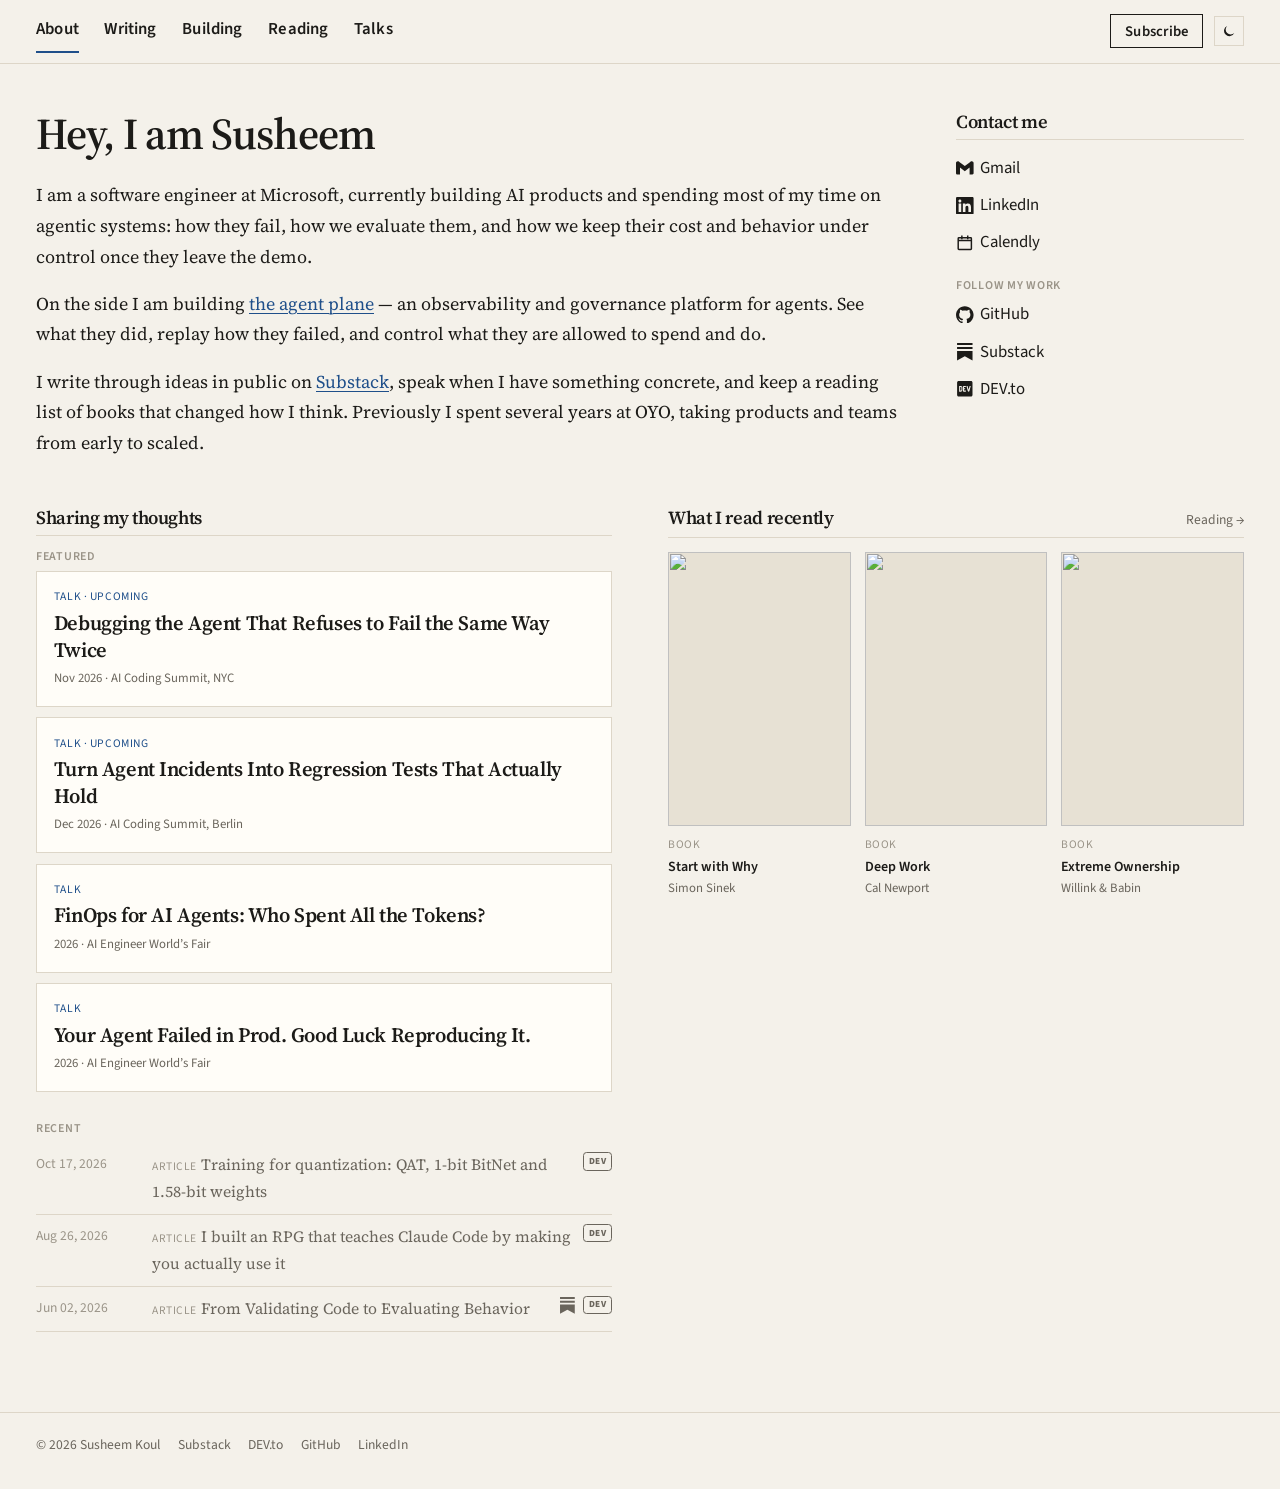
==== commit 31a7cce3: "Add QAT and BitNet article to Writing and home Recent Co-Authored-By: Claude Sonnet 5.5 <noreply@ant" ====
--- a/index.html
+++ b/index.html
@@ -120,6 +120,16 @@
         <h3 class="subhead">Recent</h3>
         <ul class="feed thought-recent">
           <li>
+            <time datetime="2026-10-17">Oct 17, 2026</time>
+            <span class="feed-main">
+              <span class="kind">Article</span>
+              <a class="feed-title" href="https://dev.to/susheem-k/training-for-quantization-qat-1-bit-bitnet-and-158-bit-weights-32b9">Training for quantization: QAT, 1-bit BitNet and 1.58-bit weights</a>
+            </span>
+            <span class="sources">
+              <a class="source source-dev" href="https://dev.to/susheem-k/training-for-quantization-qat-1-bit-bitnet-and-158-bit-weights-32b9" title="DEV.to" aria-label="Read on DEV.to">DEV</a>
+            </span>
+          </li>
+          <li>
             <time datetime="2026-08-26">Aug 26, 2026</time>
             <span class="feed-main">
               <span class="kind">Article</span>
@@ -138,13 +148,6 @@
             <span class="sources">
               <a class="source" href="https://susheemk.substack.com/p/from-validating-code-to-evaluating" title="Substack" aria-label="Read on Substack"><svg viewBox="0 0 24 24" aria-hidden="true"><path d="M22.539 8.242H1.46V5.406h21.08v2.836zM1.46 10.812V24L12 18.11 22.54 24V10.812H1.46zM22.54 0H1.46v2.836h21.08V0z"/></svg></a>
               <a class="source source-dev" href="https://dev.to/susheem-k/from-validating-code-to-evaluating-behavior-rethinking-testing-for-ai-agents-315g" title="DEV.to" aria-label="Read on DEV.to">DEV</a>
-            </span>
-          </li>
-          <li>
-            <time datetime="2026-05-10">May 10, 2026</time>
-            <span class="feed-main">
-              <span class="kind">Article</span>
-              <a href="https://susheemk.substack.com/p/beyond-prompt-caching-architecting">Beyond Prompt Caching: Architecting Codebase Perception</a>
             </span>
           </li>
         </ul>
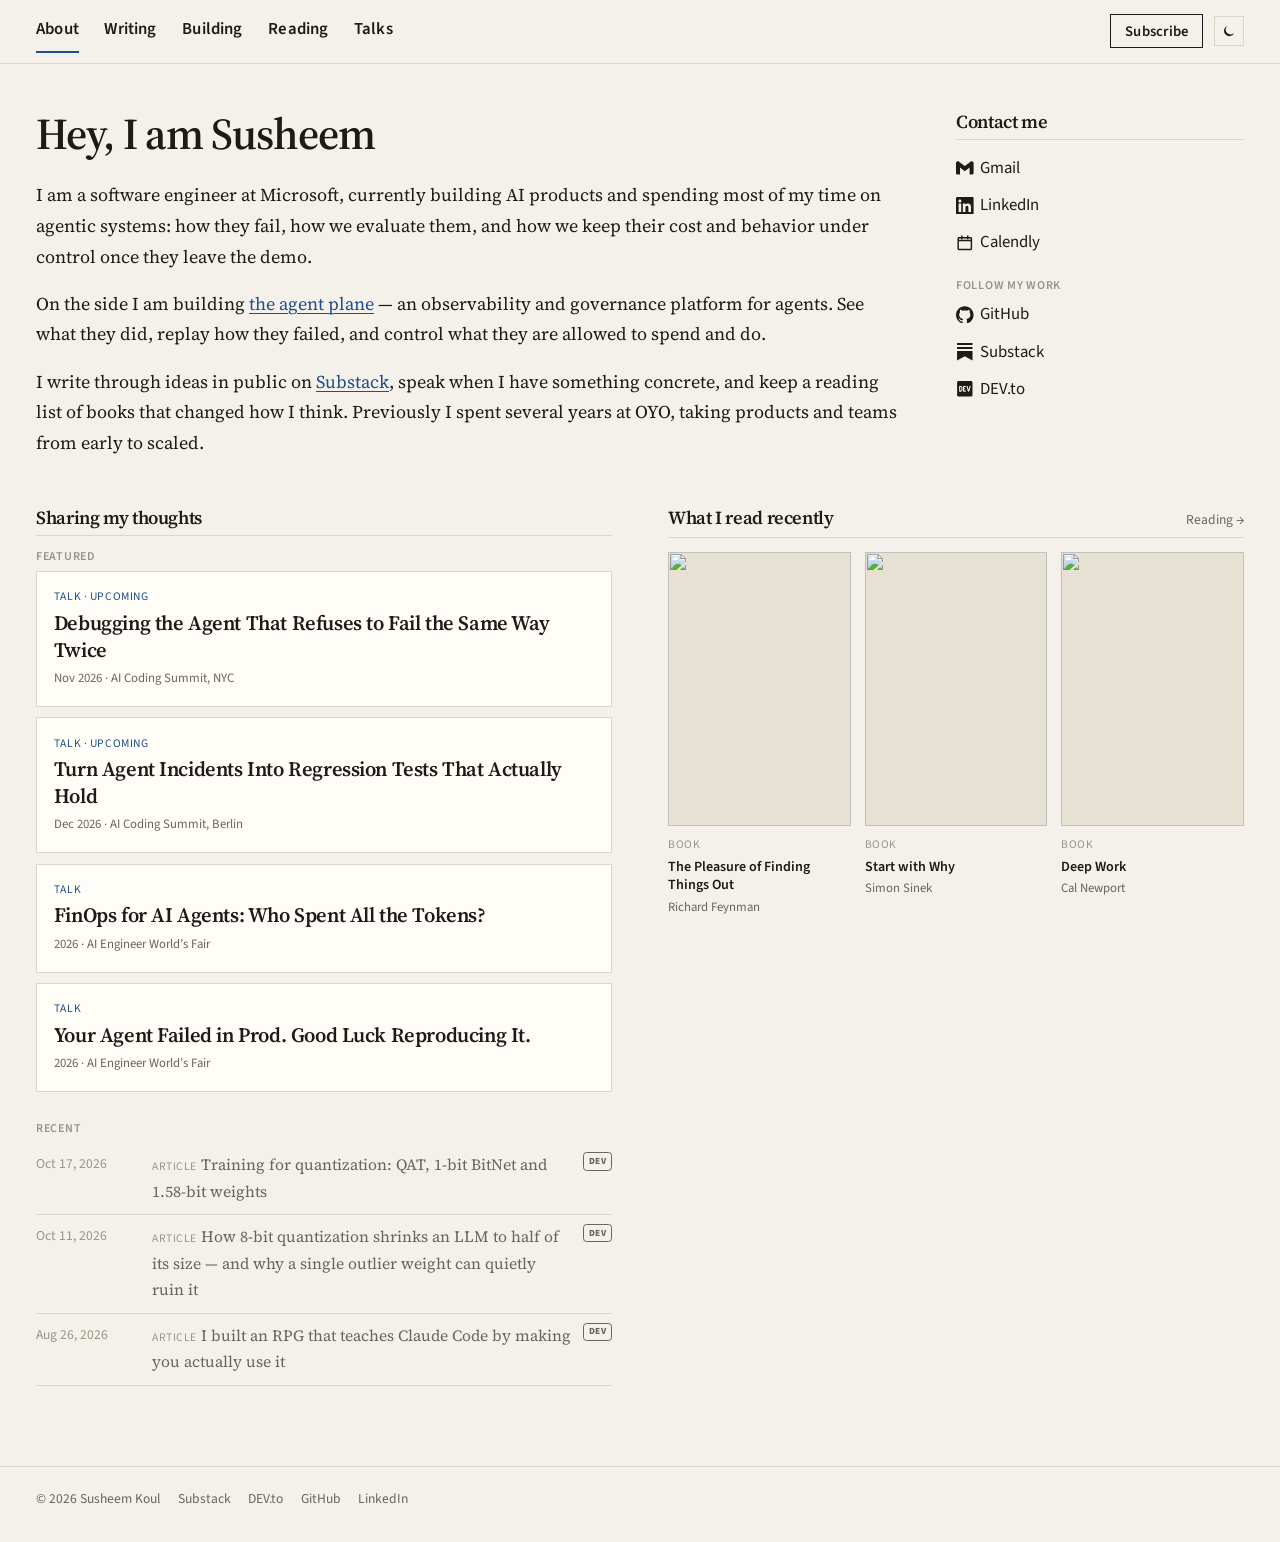
==== commit 08273adc: "Add Feynman book to Reading and quantization article to Writing Co-Authored-By: Claude Sonnet 5.5 <n" ====
--- a/index.html
+++ b/index.html
@@ -130,6 +130,16 @@
             </span>
           </li>
           <li>
+            <time datetime="2026-10-11">Oct 11, 2026</time>
+            <span class="feed-main">
+              <span class="kind">Article</span>
+              <a class="feed-title" href="https://dev.to/susheem-k/how-8-bit-quantization-shrinks-an-llm-to-a-quarter-of-its-size-and-why-a-single-outlier-weight-3fa9">How 8-bit quantization shrinks an LLM to half of its size — and why a single outlier weight can quietly ruin it</a>
+            </span>
+            <span class="sources">
+              <a class="source source-dev" href="https://dev.to/susheem-k/how-8-bit-quantization-shrinks-an-llm-to-a-quarter-of-its-size-and-why-a-single-outlier-weight-3fa9" title="DEV.to" aria-label="Read on DEV.to">DEV</a>
+            </span>
+          </li>
+          <li>
             <time datetime="2026-08-26">Aug 26, 2026</time>
             <span class="feed-main">
               <span class="kind">Article</span>
@@ -137,17 +147,6 @@
             </span>
             <span class="sources">
               <a class="source source-dev" href="https://dev.to/susheem-k/i-built-an-rpg-that-teaches-claude-code-by-making-you-actually-use-it-mlg" title="DEV.to" aria-label="Read on DEV.to">DEV</a>
-            </span>
-          </li>
-          <li>
-            <time datetime="2026-06-02">Jun 02, 2026</time>
-            <span class="feed-main">
-              <span class="kind">Article</span>
-              <a class="feed-title" href="https://susheemk.substack.com/p/from-validating-code-to-evaluating">From Validating Code to Evaluating Behavior</a>
-            </span>
-            <span class="sources">
-              <a class="source" href="https://susheemk.substack.com/p/from-validating-code-to-evaluating" title="Substack" aria-label="Read on Substack"><svg viewBox="0 0 24 24" aria-hidden="true"><path d="M22.539 8.242H1.46V5.406h21.08v2.836zM1.46 10.812V24L12 18.11 22.54 24V10.812H1.46zM22.54 0H1.46v2.836h21.08V0z"/></svg></a>
-              <a class="source source-dev" href="https://dev.to/susheem-k/from-validating-code-to-evaluating-behavior-rethinking-testing-for-ai-agents-315g" title="DEV.to" aria-label="Read on DEV.to">DEV</a>
             </span>
           </li>
         </ul>
@@ -160,6 +159,12 @@
         </div>
         <div class="now-read">
           <a class="book" href="reading.html">
+            <div class="cover"><img data-cover src="https://covers.openlibrary.org/b/id/463308-L.jpg" alt=""></div>
+            <p class="kind">Book</p>
+            <div class="title">The Pleasure of Finding Things Out</div>
+            <div class="author">Richard Feynman</div>
+          </a>
+          <a class="book" href="reading.html">
             <div class="cover"><img data-cover src="https://covers.openlibrary.org/b/id/6395237-L.jpg" alt=""></div>
             <p class="kind">Book</p>
             <div class="title">Start with Why</div>
@@ -170,12 +175,6 @@
             <p class="kind">Book</p>
             <div class="title">Deep Work</div>
             <div class="author">Cal Newport</div>
-          </a>
-          <a class="book" href="reading.html">
-            <div class="cover"><img data-cover src="https://covers.openlibrary.org/b/id/12835042-L.jpg" alt=""></div>
-            <p class="kind">Book</p>
-            <div class="title">Extreme Ownership</div>
-            <div class="author">Willink &amp; Babin</div>
           </a>
         </div>
       </section>
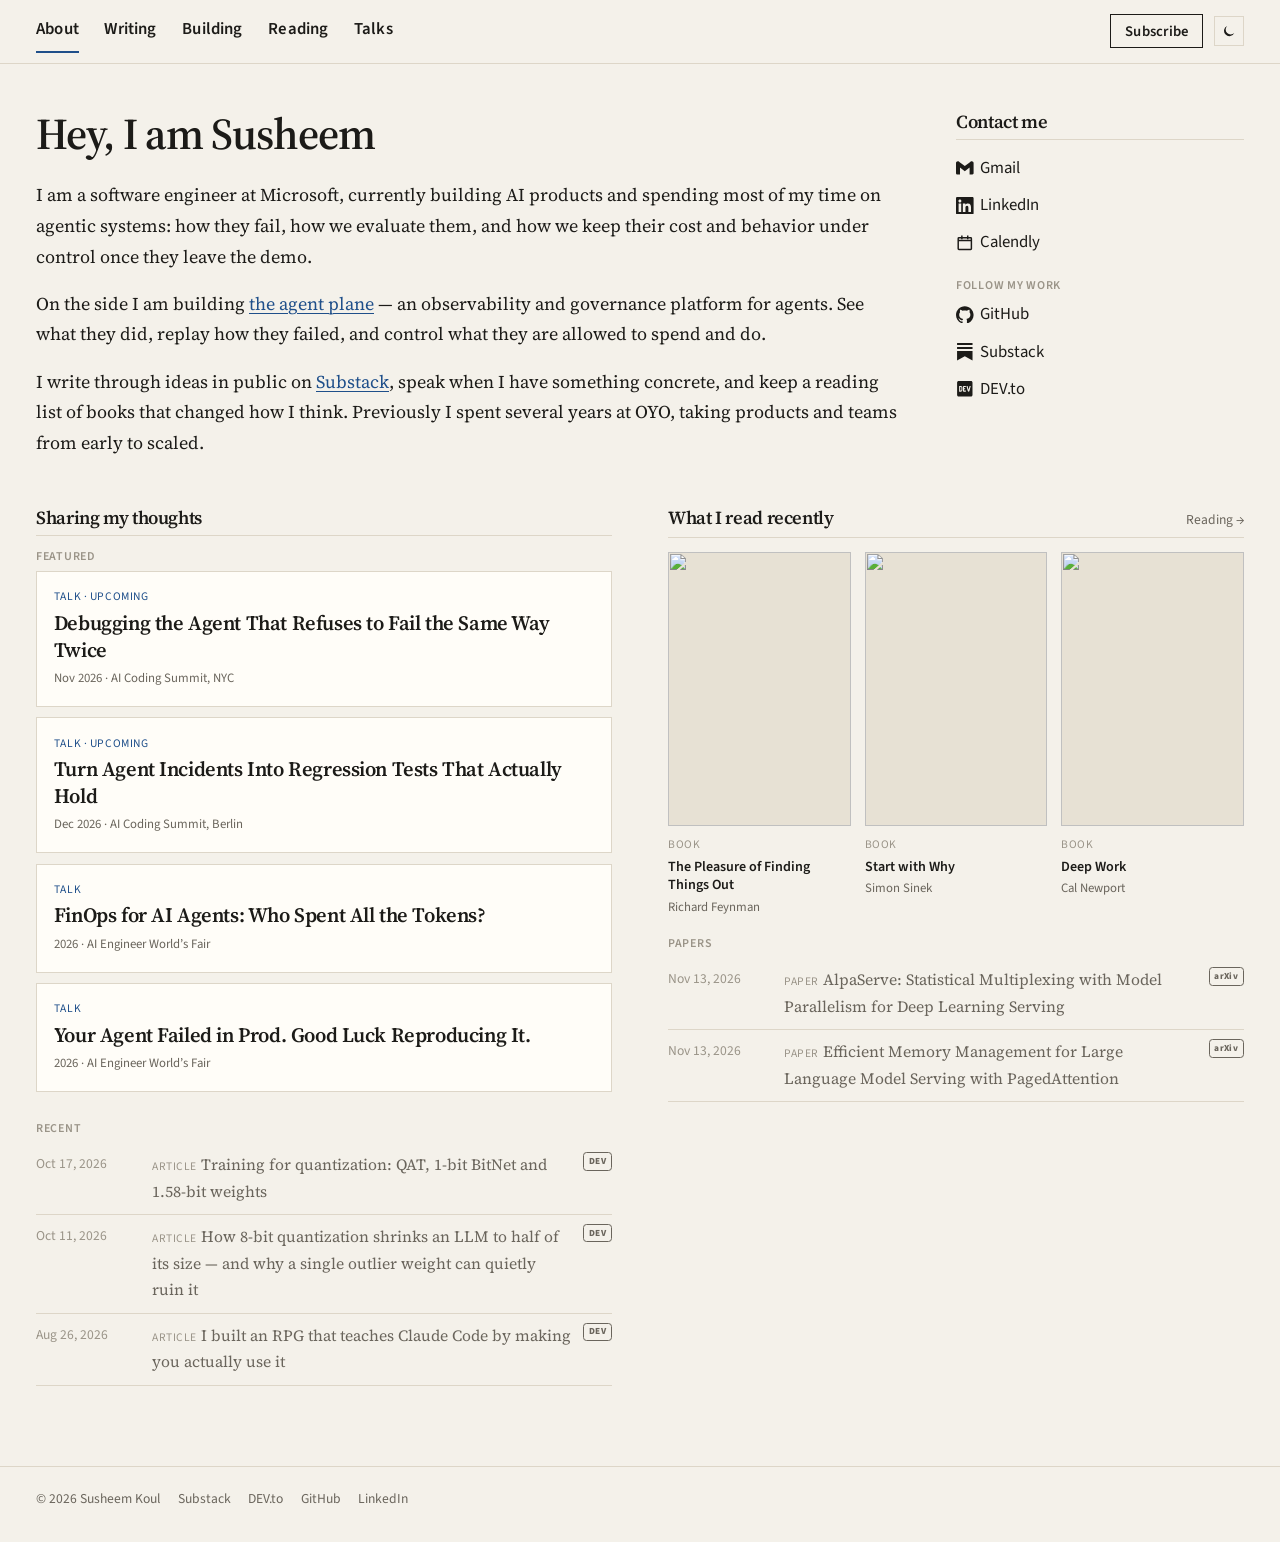
==== commit ee8268ae: "Show recent papers on home page Co-Authored-By: Claude Sonnet 5.5 <noreply@anthropic.com>" ====
--- a/index.html
+++ b/index.html
@@ -177,6 +177,29 @@
             <div class="author">Cal Newport</div>
           </a>
         </div>
+        <h3 class="subhead">Papers</h3>
+        <ul class="feed thought-recent">
+          <li>
+            <time datetime="2026-11-13">Nov 13, 2026</time>
+            <span class="feed-main">
+              <span class="kind">Paper</span>
+              <a class="feed-title" href="https://arxiv.org/abs/2302.11665">AlpaServe: Statistical Multiplexing with Model Parallelism for Deep Learning Serving</a>
+            </span>
+            <span class="sources">
+              <a class="source source-dev" href="https://arxiv.org/abs/2302.11665" title="arXiv" aria-label="Read on arXiv">arXiv</a>
+            </span>
+          </li>
+          <li>
+            <time datetime="2026-11-13">Nov 13, 2026</time>
+            <span class="feed-main">
+              <span class="kind">Paper</span>
+              <a class="feed-title" href="https://arxiv.org/pdf/2309.06180">Efficient Memory Management for Large Language Model Serving with PagedAttention</a>
+            </span>
+            <span class="sources">
+              <a class="source source-dev" href="https://arxiv.org/pdf/2309.06180" title="arXiv" aria-label="Read on arXiv">arXiv</a>
+            </span>
+          </li>
+        </ul>
       </section>
     </div>
   </main>
